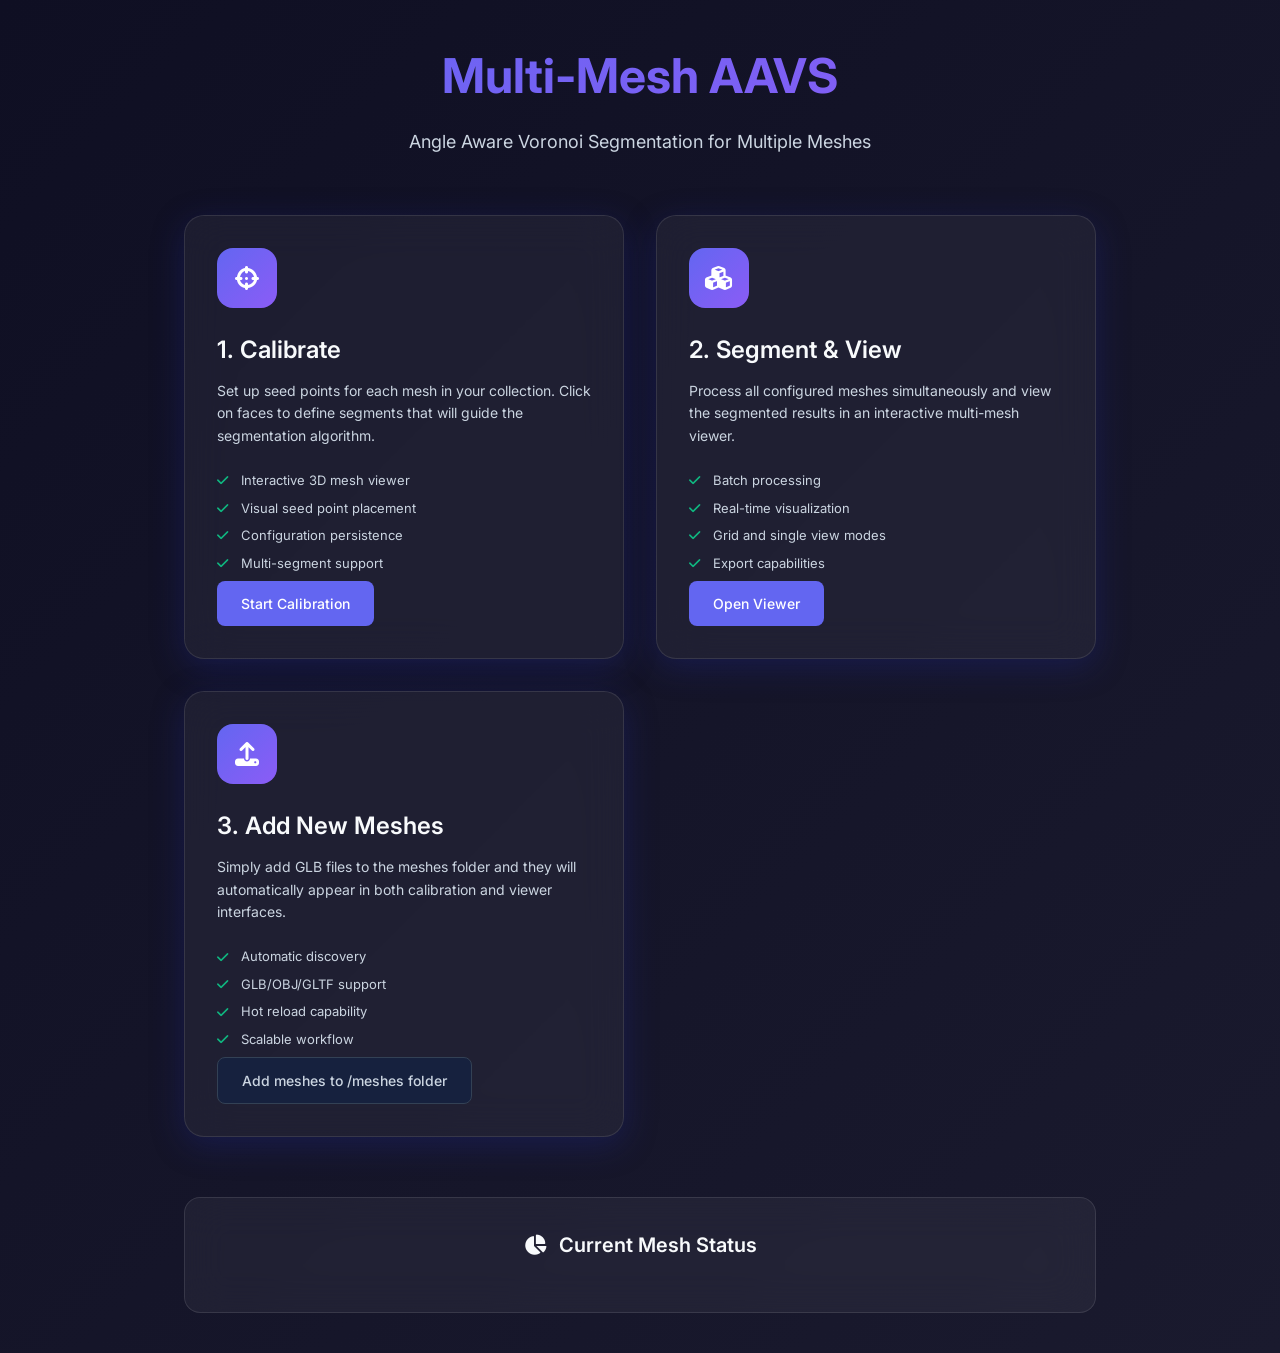
==== templates/multi_mesh.html @ f74b164d "added fast iteration tool" ====
<!DOCTYPE html>
<html lang="en">
<head>
    <meta charset="UTF-8">
    <meta name="viewport" content="width=device-width, initial-scale=1.0">
    <title>Multi-Mesh AAVS - Dashboard</title>
    <link href="https://fonts.googleapis.com/css2?family=Inter:wght@300;400;500;600;700&display=swap" rel="stylesheet">
    <link href="https://cdnjs.cloudflare.com/ajax/libs/font-awesome/6.4.0/css/all.min.css" rel="stylesheet">
    <style>
        :root {
            --primary-color: #6366f1;
            --primary-dark: #4f46e5;
            --primary-light: #8b5cf6;
            --success-color: #10b981;
            --error-color: #ef4444;
            --warning-color: #f59e0b;
            --bg-primary: #0f0f23;
            --bg-secondary: #1a1a2e;
            --bg-tertiary: #16213e;
            --text-primary: #f8fafc;
            --text-secondary: #cbd5e1;
            --text-muted: #64748b;
            --border-color: #334155;
            --border-hover: #475569;
            --glass-bg: rgba(255, 255, 255, 0.05);
            --glass-border: rgba(255, 255, 255, 0.1);
            --shadow-primary: 0 20px 25px -5px rgba(0, 0, 0, 0.1), 0 10px 10px -5px rgba(0, 0, 0, 0.04);
            --shadow-glass: 0 8px 32px 0 rgba(31, 38, 135, 0.37);
        }

        * {
            margin: 0;
            padding: 0;
            box-sizing: border-box;
        }
        
        body {
            font-family: 'Inter', -apple-system, BlinkMacSystemFont, sans-serif;
            background: linear-gradient(135deg, var(--bg-primary) 0%, var(--bg-secondary) 100%);
            color: var(--text-primary);
            min-height: 100vh;
            font-size: 14px;
            line-height: 1.5;
            display: flex;
            align-items: center;
            justify-content: center;
        }
        
        .container {
            max-width: 1200px;
            padding: 40px;
        }
        
        .header {
            text-align: center;
            margin-bottom: 60px;
        }
        
        .header h1 {
            font-size: 48px;
            font-weight: 700;
            background: linear-gradient(135deg, var(--primary-color) 0%, var(--primary-light) 100%);
            -webkit-background-clip: text;
            -webkit-text-fill-color: transparent;
            background-clip: text;
            margin-bottom: 16px;
        }
        
        .header .subtitle {
            color: var(--text-secondary);
            font-size: 18px;
            font-weight: 400;
        }
        
        .workflow-cards {
            display: grid;
            grid-template-columns: repeat(auto-fit, minmax(300px, 1fr));
            gap: 32px;
            margin-bottom: 60px;
        }
        
        .card {
            background: var(--glass-bg);
            border: 1px solid var(--glass-border);
            border-radius: 20px;
            backdrop-filter: blur(20px);
            padding: 32px;
            transition: all 0.3s ease;
            box-shadow: var(--shadow-glass);
        }
        
        .card:hover {
            transform: translateY(-4px);
            border-color: var(--primary-color);
            box-shadow: 0 20px 40px rgba(99, 102, 241, 0.2);
        }
        
        .card-icon {
            width: 60px;
            height: 60px;
            background: linear-gradient(135deg, var(--primary-color), var(--primary-light));
            border-radius: 16px;
            display: flex;
            align-items: center;
            justify-content: center;
            margin-bottom: 24px;
            color: white;
            font-size: 24px;
        }
        
        .card h3 {
            font-size: 24px;
            font-weight: 600;
            color: var(--text-primary);
            margin-bottom: 12px;
        }
        
        .card p {
            color: var(--text-secondary);
            margin-bottom: 24px;
            line-height: 1.6;
        }
        
        .btn {
            background: var(--primary-color);
            color: white;
            border: none;
            padding: 12px 24px;
            border-radius: 8px;
            font-size: 14px;
            font-weight: 500;
            cursor: pointer;
            transition: all 0.3s ease;
            text-decoration: none;
            display: inline-block;
            text-align: center;
        }
        
        .btn:hover {
            background: var(--primary-dark);
            transform: translateY(-1px);
            box-shadow: 0 4px 12px rgba(99, 102, 241, 0.4);
        }
        
        .btn-secondary {
            background: var(--bg-tertiary);
            color: var(--text-secondary);
            border: 1px solid var(--border-color);
        }
        
        .btn-secondary:hover {
            background: var(--border-color);
            color: var(--text-primary);
            border-color: var(--border-hover);
        }
        
        .status-section {
            background: var(--glass-bg);
            border: 1px solid var(--glass-border);
            border-radius: 16px;
            backdrop-filter: blur(20px);
            padding: 32px;
            text-align: center;
        }
        
        .status-title {
            font-size: 20px;
            font-weight: 600;
            color: var(--text-primary);
            margin-bottom: 20px;
            display: flex;
            align-items: center;
            justify-content: center;
            gap: 12px;
        }
        
        .mesh-status {
            display: grid;
            grid-template-columns: repeat(auto-fit, minmax(200px, 1fr));
            gap: 16px;
            margin-top: 20px;
        }
        
        .mesh-item {
            background: var(--bg-tertiary);
            border: 2px solid transparent;
            border-radius: 12px;
            padding: 16px;
            transition: all 0.3s ease;
        }
        
        .mesh-item.configured {
            border-color: var(--success-color);
        }
        
        .mesh-item.unconfigured {
            border-color: var(--warning-color);
        }
        
        .mesh-name {
            font-weight: 500;
            color: var(--text-primary);
            margin-bottom: 8px;
        }
        
        .mesh-details {
            font-size: 12px;
            color: var(--text-muted);
        }
        
        .loading {
            display: none;
            color: var(--text-muted);
            text-align: center;
            padding: 20px;
        }
        
        .loading.show {
            display: block;
        }
        
        .feature-list {
            list-style: none;
            margin-top: 16px;
        }
        
        .feature-list li {
            display: flex;
            align-items: center;
            margin-bottom: 8px;
            color: var(--text-secondary);
            font-size: 13px;
        }
        
        .feature-list li i {
            color: var(--success-color);
            margin-right: 8px;
            width: 16px;
        }
    </style>
</head>
<body>
    <div class="container">
        <div class="header">
            <h1>Multi-Mesh AAVS</h1>
            <p class="subtitle">Angle Aware Voronoi Segmentation for Multiple Meshes</p>
        </div>
        
        <div class="workflow-cards">
            <div class="card">
                <div class="card-icon">
                    <i class="fas fa-crosshairs"></i>
                </div>
                <h3>1. Calibrate</h3>
                <p>Set up seed points for each mesh in your collection. Click on faces to define segments that will guide the segmentation algorithm.</p>
                <ul class="feature-list">
                    <li><i class="fas fa-check"></i> Interactive 3D mesh viewer</li>
                    <li><i class="fas fa-check"></i> Visual seed point placement</li>
                    <li><i class="fas fa-check"></i> Configuration persistence</li>
                    <li><i class="fas fa-check"></i> Multi-segment support</li>
                </ul>
                <a href="/calibration" class="btn">Start Calibration</a>
            </div>
            
            <div class="card">
                <div class="card-icon">
                    <i class="fas fa-cubes"></i>
                </div>
                <h3>2. Segment & View</h3>
                <p>Process all configured meshes simultaneously and view the segmented results in an interactive multi-mesh viewer.</p>
                <ul class="feature-list">
                    <li><i class="fas fa-check"></i> Batch processing</li>
                    <li><i class="fas fa-check"></i> Real-time visualization</li>
                    <li><i class="fas fa-check"></i> Grid and single view modes</li>
                    <li><i class="fas fa-check"></i> Export capabilities</li>
                </ul>
                <a href="/viewer" class="btn">Open Viewer</a>
            </div>
            
            <div class="card">
                <div class="card-icon">
                    <i class="fas fa-upload"></i>
                </div>
                <h3>3. Add New Meshes</h3>
                <p>Simply add GLB files to the meshes folder and they will automatically appear in both calibration and viewer interfaces.</p>
                <ul class="feature-list">
                    <li><i class="fas fa-check"></i> Automatic discovery</li>
                    <li><i class="fas fa-check"></i> GLB/OBJ/GLTF support</li>
                    <li><i class="fas fa-check"></i> Hot reload capability</li>
                    <li><i class="fas fa-check"></i> Scalable workflow</li>
                </ul>
                <a href="#" class="btn btn-secondary">Add meshes to /meshes folder</a>
            </div>
        </div>
        
        <div class="status-section">
            <div class="status-title">
                <i class="fas fa-chart-pie"></i>
                Current Mesh Status
            </div>
            <div class="loading" id="statusLoading">Loading mesh status...</div>
            <div class="mesh-status" id="meshStatus"></div>
        </div>
    </div>
    
    <script>
        async function loadMeshStatus() {
            try {
                document.getElementById('statusLoading').classList.add('show');
                
                const response = await fetch('/api/meshes');
                const data = await response.json();
                
                if (data.success) {
                    renderMeshStatus(data.meshes);
                }
            } catch (error) {
                console.error('Error loading mesh status:', error);
            } finally {
                document.getElementById('statusLoading').classList.remove('show');
            }
        }
        
        function renderMeshStatus(meshes) {
            const statusContainer = document.getElementById('meshStatus');
            statusContainer.innerHTML = '';
            
            if (meshes.length === 0) {
                statusContainer.innerHTML = '<p style="color: var(--text-muted);">No meshes found in the meshes folder. Add some GLB files to get started!</p>';
                return;
            }
            
            meshes.forEach(mesh => {
                const item = document.createElement('div');
                item.className = `mesh-item ${mesh.configured ? 'configured' : 'unconfigured'}`;
                
                item.innerHTML = `
                    <div class="mesh-name">${mesh.filename}</div>
                    <div class="mesh-details">
                        ${mesh.configured 
                            ? `✓ Configured with ${mesh.seed_count} segments` 
                            : '⚠ Needs calibration'
                        }
                    </div>
                `;
                
                statusContainer.appendChild(item);
            });
        }
        
        // Load status when page loads
        window.onload = loadMeshStatus;
    </script>
</body>
</html>
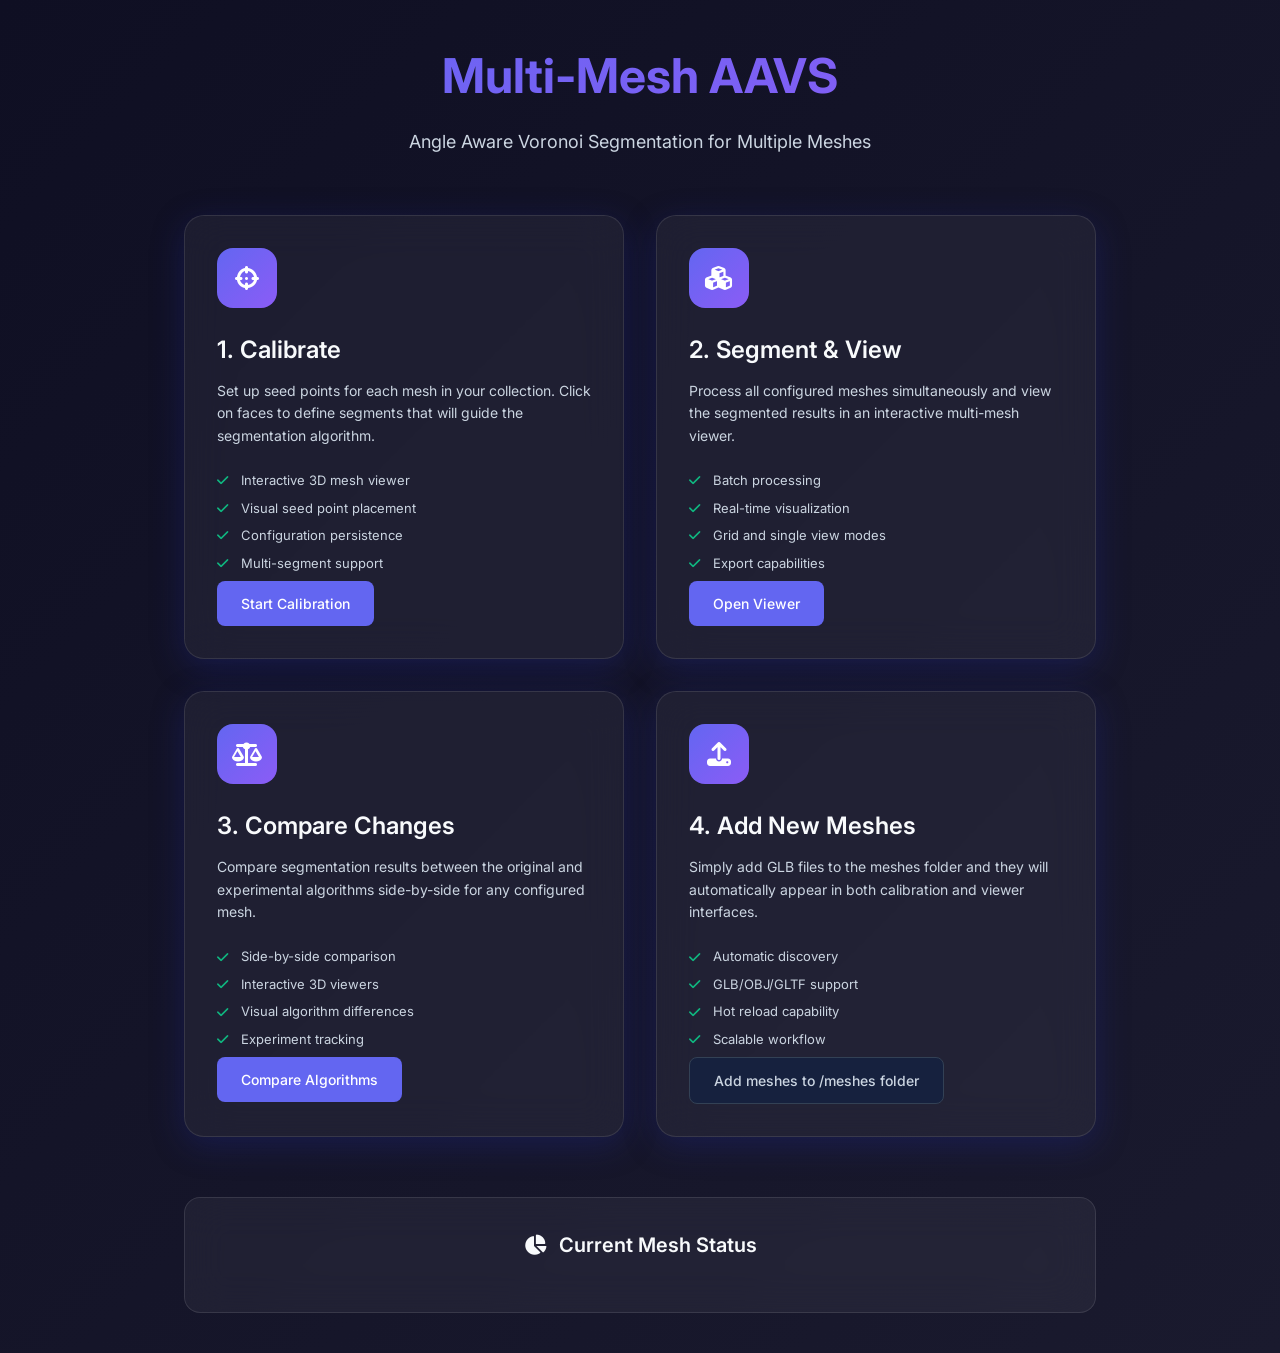
==== commit 4679a585: "more experimental changes" ====
--- a/templates/multi_mesh.html
+++ b/templates/multi_mesh.html
@@ -279,9 +279,24 @@
             
             <div class="card">
                 <div class="card-icon">
+                    <i class="fas fa-balance-scale"></i>
+                </div>
+                <h3>3. Compare Changes</h3>
+                <p>Compare segmentation results between the original and experimental algorithms side-by-side for any configured mesh.</p>
+                <ul class="feature-list">
+                    <li><i class="fas fa-check"></i> Side-by-side comparison</li>
+                    <li><i class="fas fa-check"></i> Interactive 3D viewers</li>
+                    <li><i class="fas fa-check"></i> Visual algorithm differences</li>
+                    <li><i class="fas fa-check"></i> Experiment tracking</li>
+                </ul>
+                <a href="/new_change_comparison" class="btn">Compare Algorithms</a>
+            </div>
+            
+            <div class="card">
+                <div class="card-icon">
                     <i class="fas fa-upload"></i>
                 </div>
-                <h3>3. Add New Meshes</h3>
+                <h3>4. Add New Meshes</h3>
                 <p>Simply add GLB files to the meshes folder and they will automatically appear in both calibration and viewer interfaces.</p>
                 <ul class="feature-list">
                     <li><i class="fas fa-check"></i> Automatic discovery</li>
